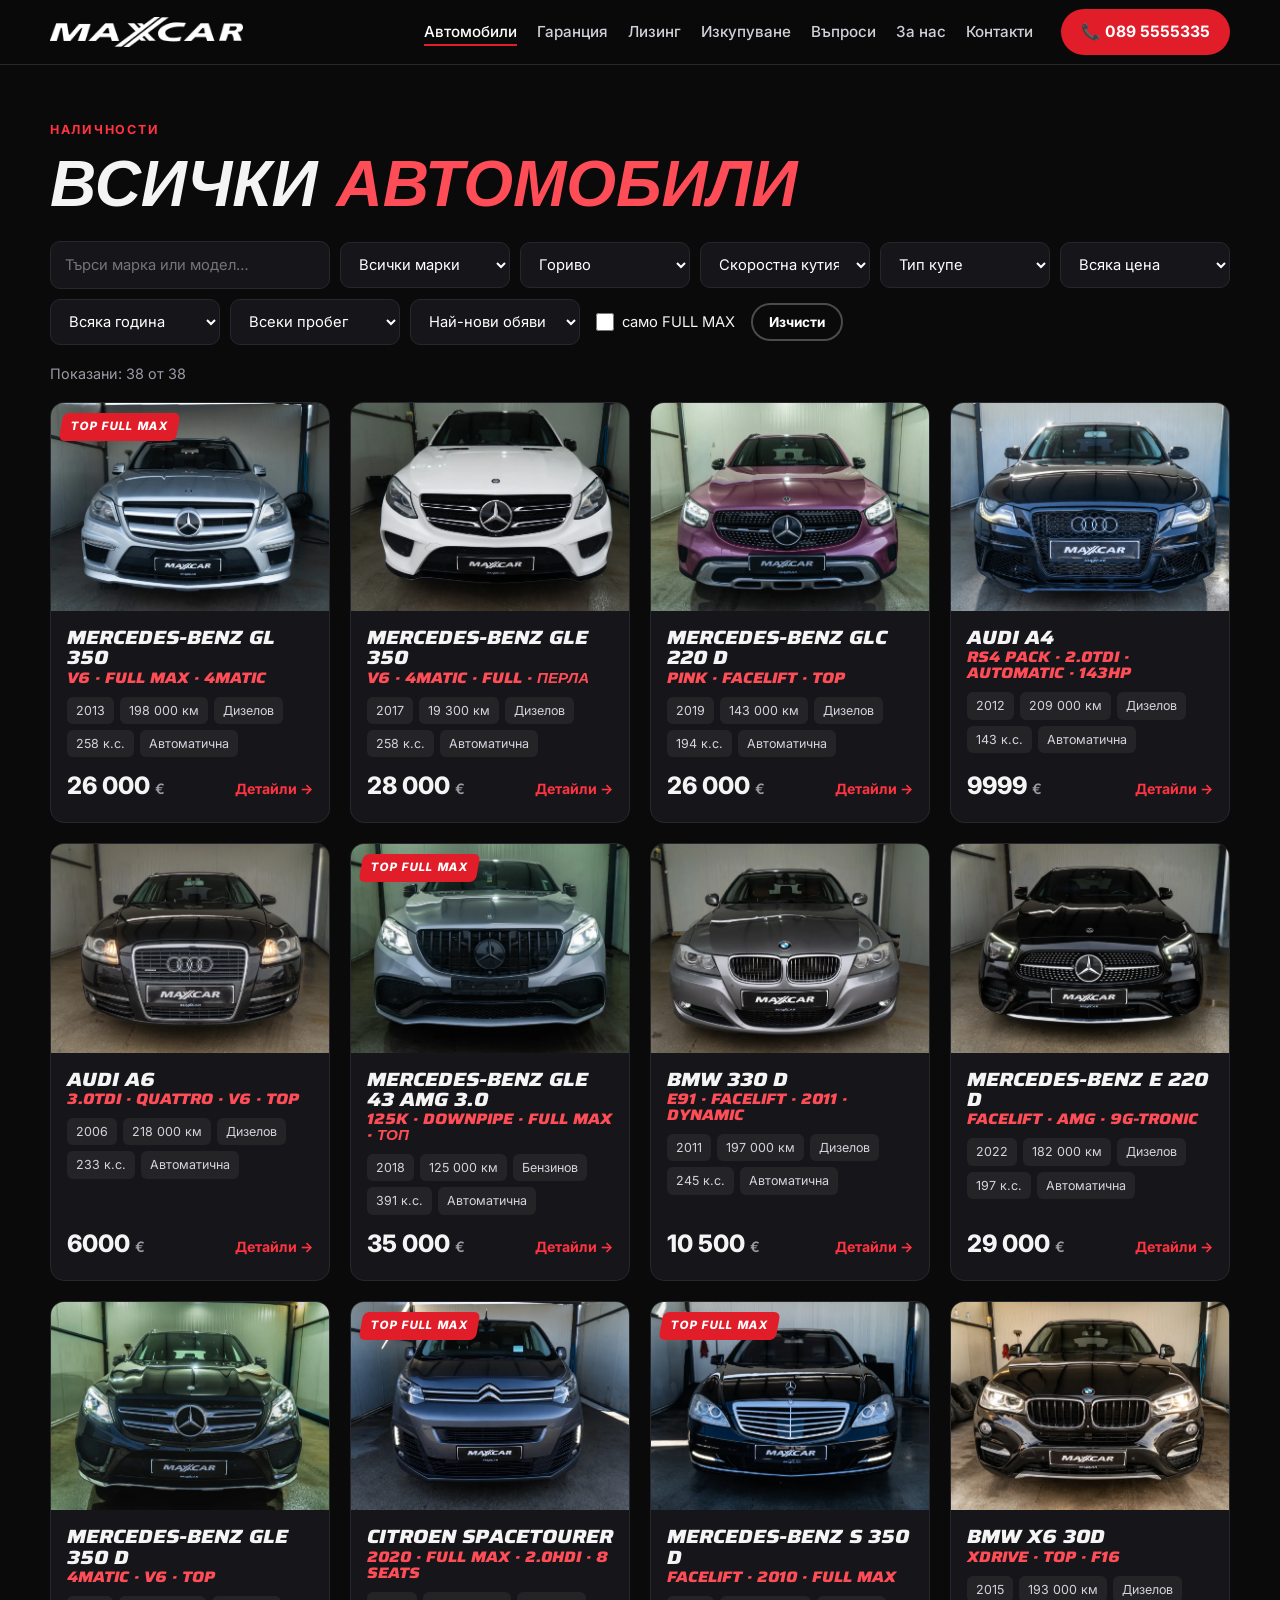
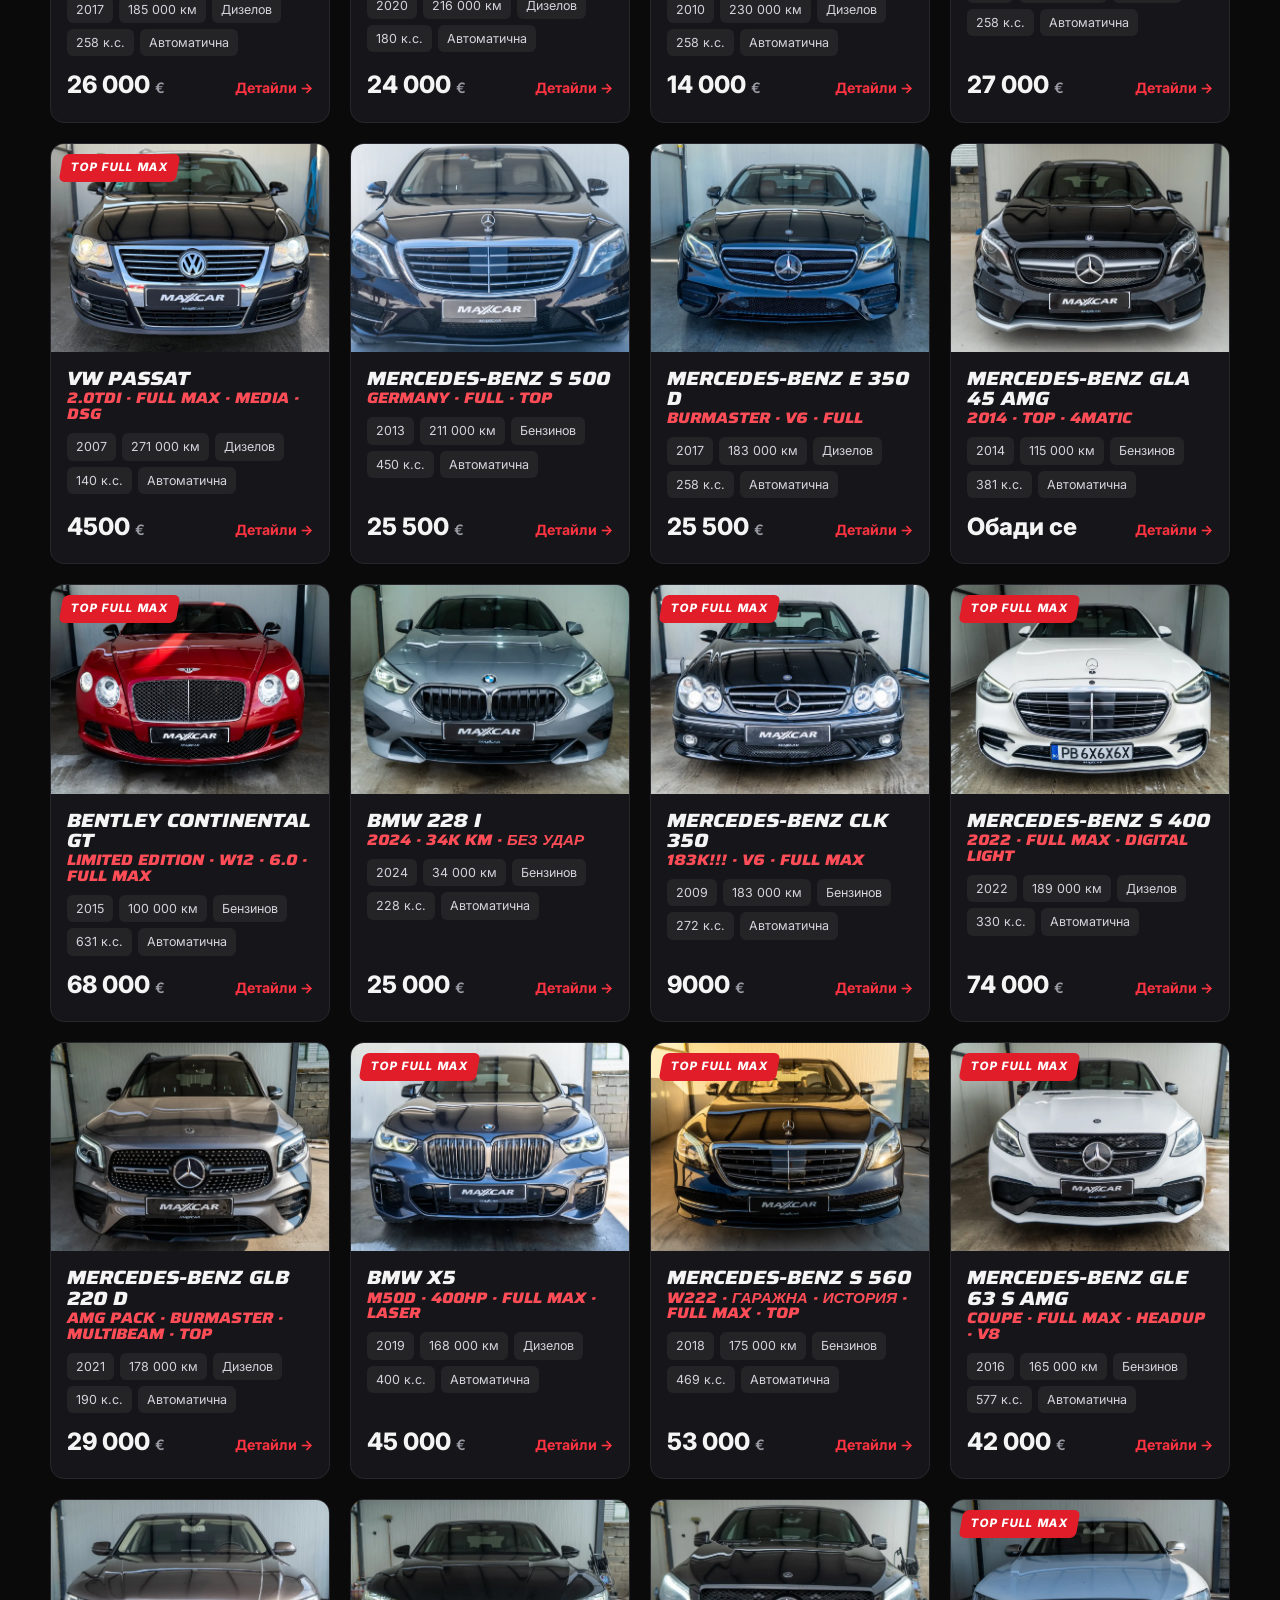
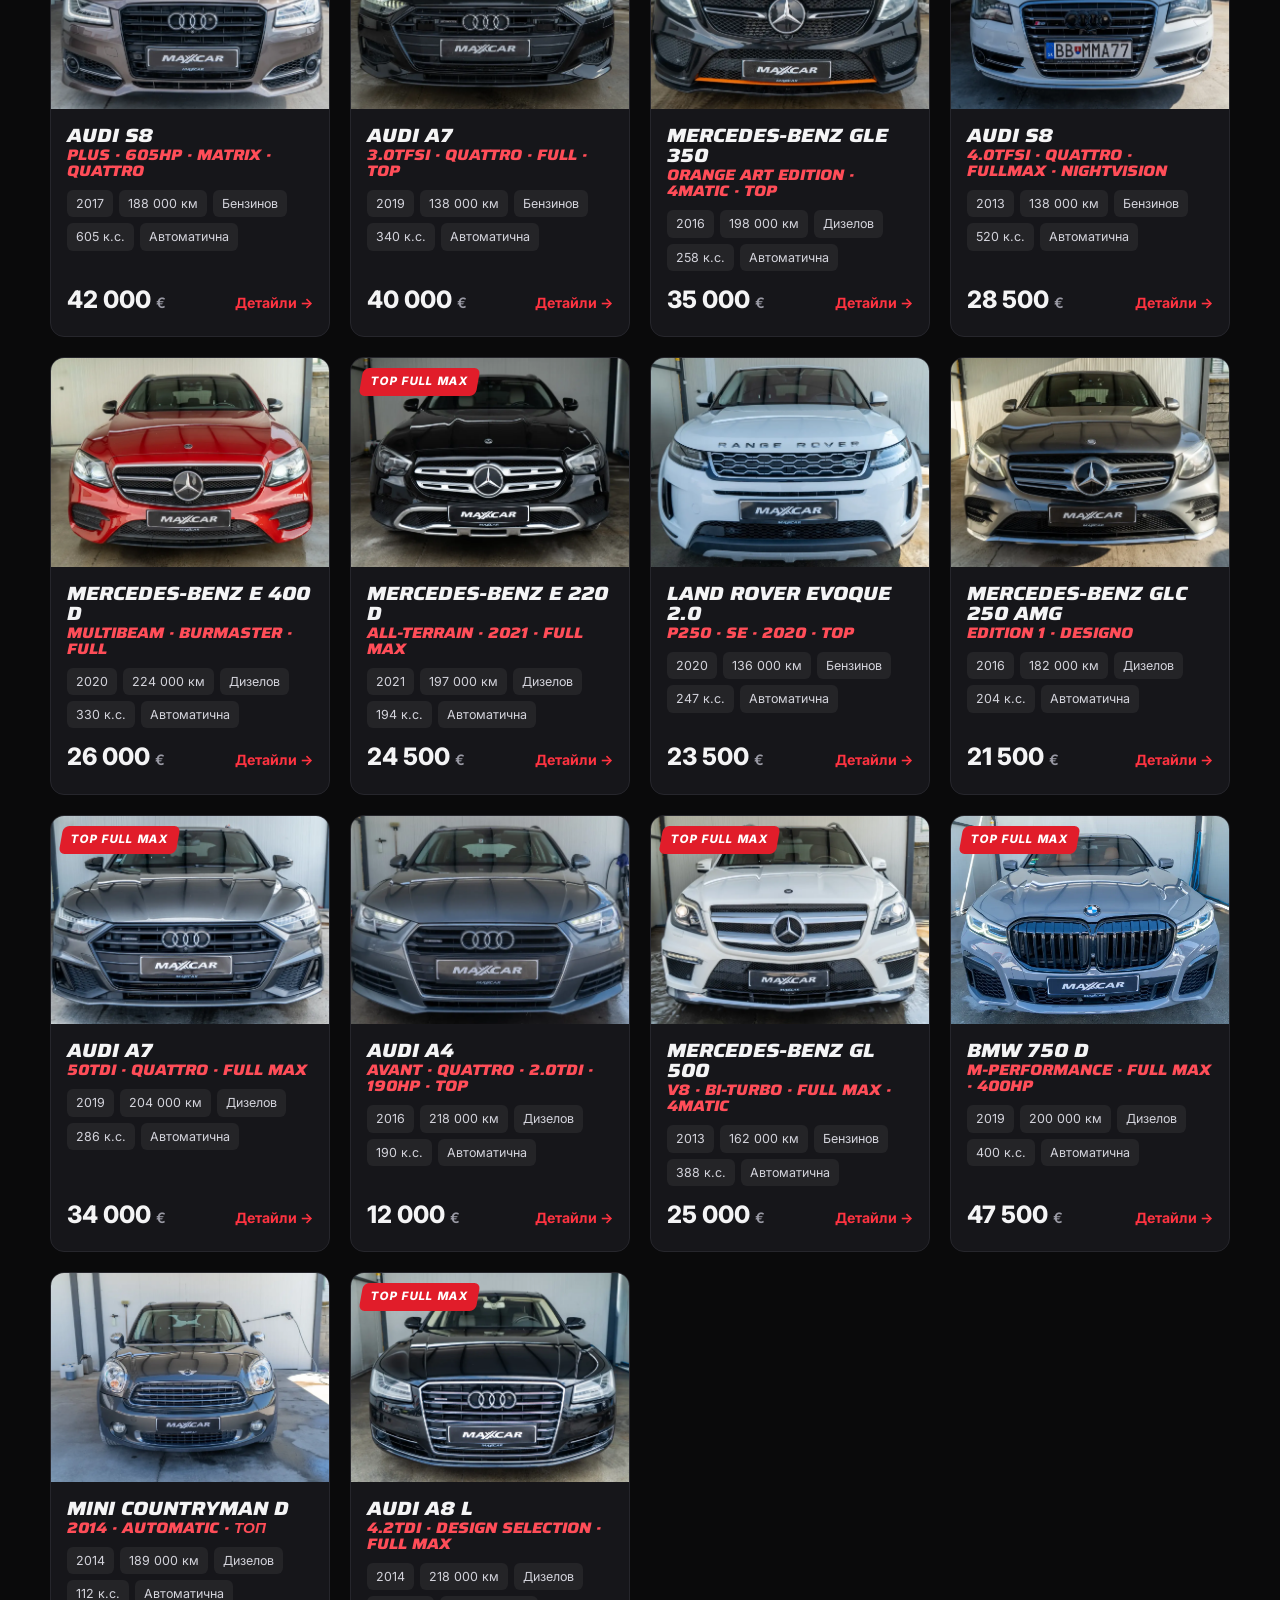
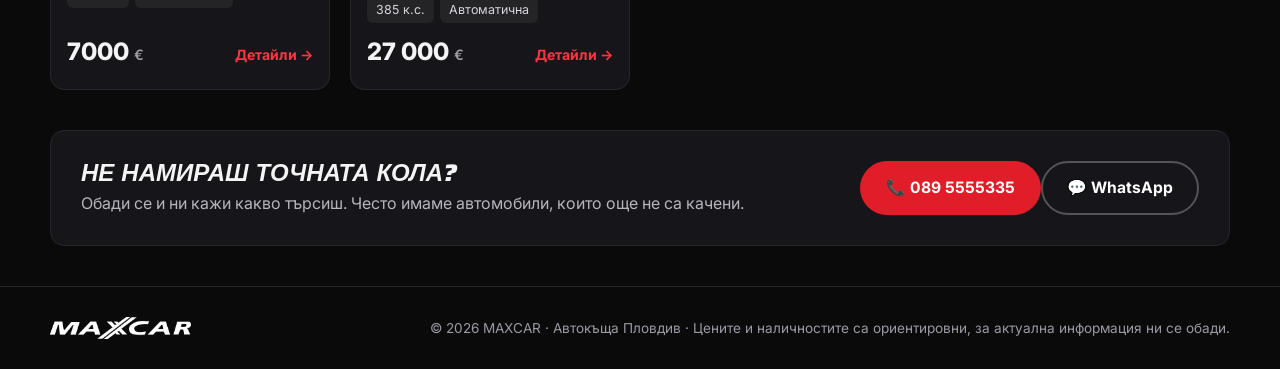
==== cars.html @ f5f54519 "Fix sideways scroll on mobile, restore cars page, mobile UX (filters toggle, sticky modal CTAs, swip" ====
<!doctype html>
<html lang="bg">
<head>
<meta charset="utf-8">
<meta name="viewport" content="width=device-width, initial-scale=1">
<title>Автомобили – MAXCAR Пловдив</title>
<meta name="description" content="MAXCAR Пловдив: автомобили от Германия, Австрия, Дания и Чехия. Гаранция 6 месеца или 10 000 км, безплатно обслужване, безплатна доставка, лизинг. Тел. 089 5555335.">
<link rel="preconnect" href="https://fonts.googleapis.com">
<link rel="preconnect" href="https://fonts.gstatic.com" crossorigin>
<link href="https://fonts.googleapis.com/css2?family=Saira:ital,wdth,wght@1,100..125,700..900&family=Inter:wght@400;500;600;700&display=swap" rel="stylesheet">
<link rel="icon" href="assets/favicon.png">
<link rel="stylesheet" href="style.css?v=22">
</head>
<body data-page="cars">

<header class="nav" id="top">
  <div class="wrap nav__in">
    <a class="logo" href="index.html" aria-label="MAXCAR"><img src="assets/logo-white.png" alt="MAXCAR" width="900" height="140"></a>
    <nav class="nav__links" id="nav">
      <a href="cars.html" class="on">Автомобили</a>
      <a href="index.html#warranty">Гаранция</a>
      <a href="index.html#leasing">Лизинг</a>
      <a href="index.html#sell">Изкупуване</a>
      <a href="index.html#faq">Въпроси</a>
      <a href="index.html#about">За нас</a>
      <a href="index.html#contact">Контакти</a>
    </nav>
    <a class="btn btn--red nav__cta" href="tel:+359895555335">📞 089 5555335</a>
    <button class="burger" id="burger" aria-label="Меню"><span></span><span></span></button>
  </div>
</header>

<main class="page">
<div class="wrap">
  <div class="sec__head">
    <p class="eyebrow">Наличности</p>
    <h1>Всички <em>автомобили</em></h1>
  </div>
  <div class="filters" id="filters">
    <input id="q" type="search" placeholder="Търси марка или модел…" aria-label="Търсене">
    <button type="button" class="btn btn--ghost btn--sm filters__toggle" id="fToggle" aria-expanded="false" aria-controls="filters">⚙ Филтри <span id="fCnt"></span></button>
    <select class="adv" id="fMake" aria-label="Марка"><option value="">Всички марки</option></select>
    <select class="adv" id="fFuel" aria-label="Гориво"><option value="">Гориво</option></select>
    <select class="adv" id="fGear" aria-label="Скоростна кутия"><option value="">Скоростна кутия</option></select>
    <select class="adv" id="fBody" aria-label="Купе"><option value="">Тип купе</option></select>
    <select class="adv" id="fPrice" aria-label="Цена">
      <option value="">Всяка цена</option>
      <option value="10000">до 10 000 €</option>
      <option value="20000">до 20 000 €</option>
      <option value="30000">до 30 000 €</option>
      <option value="50000">до 50 000 €</option>
      <option value="999999">над 50 000 €</option>
    </select>
    <select class="adv" id="fYear" aria-label="Година">
      <option value="">Всяка година</option>
      <option value="2020">от 2020</option>
      <option value="2016">от 2016</option>
      <option value="2012">от 2012</option>
      <option value="2008">от 2008</option>
    </select>
    <select class="adv" id="fKm" aria-label="Пробег">
      <option value="">Всеки пробег</option>
      <option value="100000">до 100 000 км</option>
      <option value="150000">до 150 000 км</option>
      <option value="200000">до 200 000 км</option>
    </select>
    <select id="fSort" aria-label="Подредба">
      <option value="new">Най-нови обяви</option>
      <option value="pa">Цена ↑</option>
      <option value="pd">Цена ↓</option>
      <option value="yd">Година ↓</option>
      <option value="ka">Пробег ↑</option>
    </select>
    <label class="chk adv"><input type="checkbox" id="fFull"> <span>само FULL MAX</span></label>
    <button class="btn btn--ghost btn--sm" id="fReset" type="button">Изчисти</button>
  </div>
  <p class="count" id="count"></p>
  <div class="grid" id="grid"></div>
  <p class="empty" id="empty" hidden>Няма коли по тези критерии. Обади се на <a href="tel:+359895555335">089 5555335</a> – често имаме и такива, които още не са качени.</p>
  <div class="panel ask">
    <div><h3>Не намираш точната кола?</h3><p>Обади се и ни кажи какво търсиш. Често имаме автомобили, които още не са качени.</p></div>
    <div class="hero__cta"><a class="btn btn--red" href="tel:+359895555335">📞 089 5555335</a><a class="btn btn--ghost" target="_blank" rel="noopener" href="https://wa.me/359895555335">💬 WhatsApp</a></div>
  </div>
</div>
</main>

<footer class="foot">
  <div class="wrap foot__in">
    <span class="logo logo--sm"><img src="assets/logo-white.png" alt="MAXCAR" width="900" height="140"></span>
    <p>© <span id="yr"></span> MAXCAR · Автокъща Пловдив · Цените и наличностите са ориентировни, за актуална информация ни се обади.</p>
  </div>
</footer>

<a class="fab" href="tel:+359895555335" aria-label="Обади се">📞</a>

<div class="modal" id="modal" hidden>
  <div class="modal__bg" data-close></div>
  <div class="modal__box" role="dialog" aria-modal="true" aria-labelledby="mTitle">
    <button class="modal__x" data-close aria-label="Затвори">×</button>
    <div class="gal">
      <div class="gal__main"><img id="gMain" alt=""><button class="gal__nav gal__nav--p" id="gPrev" aria-label="Предишна">‹</button><button class="gal__nav gal__nav--n" id="gNext" aria-label="Следваща">›</button></div>
      <div class="gal__th" id="gTh"></div>
    </div>
    <div class="modal__info">
      <p class="eyebrow" id="mMake"></p>
      <h3 id="mTitle"></h3>
      <p class="modal__price" id="mPrice"></p>
      <dl class="spec" id="mSpec"></dl>
      <div class="modal__cta">
        <a class="btn btn--red" id="mCall" href="tel:+359895555335">📞 Обади се</a>
        <a class="btn btn--ghost" id="mWa" target="_blank" rel="noopener" href="#">💬 WhatsApp</a>
        <a class="btn btn--ghost" id="mLink" target="_blank" rel="noopener" href="#">Обява ↗</a>
      </div>
      <p class="note">Първоначална вноска и условия за лизинг – по телефона.</p>
    </div>
  </div>
</div>

<script src="data.js?v=6"></script>
<script src="app.js?v=21"></script>
</body>
</html>
---- style.css ----
:root{--bg:#0a0a0b;--bg2:#111114;--card:#16161a;--line:#26262c;--tx:#f4f4f5;--mu:#9a9aa5;--red:#e11d2a;--red2:#ff3341;--blue:#ff4d58;--r:14px}
*{box-sizing:border-box;margin:0;padding:0}
html{scroll-behavior:smooth;scroll-padding-top:72px}
body{background:var(--bg);color:var(--tx);font:16px/1.55 Inter,system-ui,sans-serif;-webkit-font-smoothing:antialiased}
img{display:block;max-width:100%}
a{color:inherit}
.wrap{width:min(1180px,100% - 32px);margin:0 auto}
h1,h2,h3,.logo span,.stats b{font-family:'Saira','Arial Black',Impact,sans-serif;font-style:italic;font-weight:900;text-transform:uppercase;letter-spacing:.01em;line-height:1}
h1{font-size:clamp(2.6rem,7vw,5.4rem)}
h2{font-size:clamp(2rem,4.6vw,3.4rem)}
h1 em,h2 em{font-style:italic;color:var(--blue)}
.eyebrow{color:var(--red2);font-weight:700;letter-spacing:.14em;text-transform:uppercase;font-size:.78rem;margin-bottom:12px}
.lead{color:#c9c9d1;font-size:1.1rem;max-width:560px;margin:20px 0 28px}

.btn{display:inline-flex;align-items:center;justify-content:center;gap:8px;padding:13px 24px;border-radius:999px;font-weight:700;text-decoration:none;border:2px solid transparent;transition:.2s;cursor:pointer;font-size:.98rem;font-family:inherit}
.btn--red{background:var(--red);color:#fff}.btn--red:hover{background:var(--red2);transform:translateY(-2px)}
.btn--ghost{border-color:#fff4;color:#fff;background:transparent}.btn--ghost:hover{border-color:#fff;background:#ffffff14}

.nav{position:fixed;inset:0 0 auto;z-index:50;background:#0a0a0bd9;backdrop-filter:blur(14px);border-bottom:1px solid var(--line)}
.nav__in{display:flex;align-items:center;gap:28px;height:64px}
.logo{display:flex;align-items:center;gap:8px;text-decoration:none}
.logo span{font-size:1.7rem}.logo b{color:var(--red)}
.nav__links{display:flex;gap:26px;margin-left:auto}
.nav__links a{text-decoration:none;color:#d0d0d8;font-weight:500;font-size:.95rem}.nav__links a:hover{color:#fff}
.nav__cta{padding:9px 18px}
.burger{display:none;background:none;border:0;width:40px;height:40px;position:relative;margin-left:auto}
.burger span{position:absolute;left:8px;right:8px;height:2px;background:#fff;transition:.2s}
.burger span:first-child{top:15px}.burger span:last-child{top:23px}

.hero{position:relative;min-height:100svh;display:flex;align-items:center;padding:110px 0 60px;overflow:hidden;isolation:isolate}
.hero__bg{position:absolute;inset:0;z-index:-1;background:#000 center/cover no-repeat}
.hero__bg::after{content:"";position:absolute;inset:0;background:linear-gradient(90deg,#0a0a0bf2 8%,#0a0a0b99 55%,#0a0a0b40),linear-gradient(0deg,var(--bg),transparent 40%)}
.stats{display:flex;flex-wrap:wrap;gap:12px 40px;list-style:none;margin-top:52px}
.stats li{display:flex;flex-direction:column}
.stats b{font-size:2.3rem}.stats span{color:var(--mu);font-size:.85rem}

.promo{background:var(--red);color:#fff}
.promo__in{display:flex;align-items:center;gap:16px;padding:12px 0;flex-wrap:wrap}
.promo .tag{background:#000;padding:4px 12px;border-radius:999px;font-weight:700;font-size:.8rem;white-space:nowrap}
.promo p{font-size:.95rem}

.sec{padding:96px 0}.sec--alt{background:var(--bg2)}
.sec__head{margin-bottom:36px}

.filters{display:flex;flex-wrap:wrap;gap:10px;align-items:center;margin-bottom:18px}
.filters input[type=search],.filters select{background:var(--card);color:#fff;border:1px solid var(--line);border-radius:10px;padding:12px 14px;font:inherit;font-size:.92rem;min-width:0}
.filters input[type=search]{flex:1 1 220px}
.filters select{flex:0 1 170px}
.chk span{white-space:nowrap}
.filters input:focus,.filters select:focus{outline:2px solid var(--blue);outline-offset:1px}
.chk{display:flex;align-items:center;gap:8px;font-size:.92rem;cursor:pointer;padding:0 6px}
.chk input{accent-color:var(--red);width:18px;height:18px}
.count{color:var(--mu);font-size:.9rem;margin-bottom:16px}
.empty{padding:40px;text-align:center;color:var(--mu)}.empty a{color:#fff}

.grid{display:grid;grid-template-columns:repeat(auto-fill,minmax(280px,1fr));gap:20px}
.car{background:var(--card);border:1px solid var(--line);border-radius:var(--r);overflow:hidden;cursor:pointer;transition:.25s;text-align:left;color:inherit;font:inherit;padding:0;display:flex;flex-direction:column}
.car:hover,.car:focus-visible{transform:translateY(-5px);border-color:#ffffff40;box-shadow:0 18px 40px #0009;outline:none}
.car__img{position:relative;aspect-ratio:4/3;background:#000;overflow:hidden}
.car__img img{width:100%;height:100%;object-fit:cover;transition:.5s}
.car:hover .car__img img{transform:scale(1.06)}
.badge{position:absolute;top:10px;left:10px;background:var(--red);color:#fff;font-weight:800;font-size:.72rem;letter-spacing:.06em;padding:5px 10px;border-radius:6px;transform:skewX(-10deg)}
.car__body{padding:16px 16px 18px;display:flex;flex-direction:column;gap:10px;flex:1}
.car h3{font-size:1.45rem;line-height:1.05}
.car h3 small{display:block;color:var(--blue);font-size:.95rem;margin-top:3px}
.meta{display:flex;flex-wrap:wrap;gap:6px}
.meta span{background:#ffffff0f;border-radius:6px;padding:4px 9px;font-size:.78rem;color:#d4d4dc}
.car__foot{margin-top:auto;display:flex;align-items:baseline;justify-content:space-between;gap:8px}
.price{font-size:1.5rem;font-weight:800}.price small{font-size:.9rem;color:var(--mu);font-weight:600}
.more{color:var(--red2);font-weight:700;font-size:.88rem}

.cards{display:grid;grid-template-columns:repeat(auto-fit,minmax(260px,1fr));gap:18px}
.cards article{background:var(--card);border:1px solid var(--line);border-radius:var(--r);padding:26px}
.cards i{font-style:normal;font-size:1.9rem;display:block;margin-bottom:12px}
.cards h3{font-size:1.4rem;margin-bottom:8px}
.cards p{color:#b5b5be;font-size:.95rem}

.split{display:grid;grid-template-columns:1fr 1fr;gap:56px;align-items:center}
.leasing__img{aspect-ratio:4/3;border-radius:var(--r);background:#111 center/cover;border:1px solid var(--line);box-shadow:0 30px 60px #000a}
.ticks{list-style:none;margin:0 0 30px}
.ticks li{padding-left:30px;position:relative;margin:10px 0;color:#d4d4dc}
.ticks li::before{content:"✓";position:absolute;left:0;color:var(--red2);font-weight:900}

.soc{display:grid;grid-template-columns:repeat(auto-fit,minmax(260px,1fr));gap:18px}
.soc__c{display:flex;flex-direction:column;gap:4px;background:var(--card);border:1px solid var(--line);border-radius:var(--r);padding:26px;text-decoration:none;transition:.2s}
.soc__c:hover{border-color:var(--red);transform:translateY(-4px)}
.soc__c b{font:italic 900 1.9rem 'Saira',sans-serif;text-transform:uppercase}
.soc__c span{color:var(--blue);font-weight:600}.soc__c em{font-style:normal;color:var(--mu);font-size:.9rem;margin-top:8px}

.contact{list-style:none;margin:26px 0 28px;display:grid;gap:18px}
.contact li{display:flex;gap:14px;align-items:flex-start}
.contact li>span{font-size:1.4rem}.contact b{display:block;color:var(--mu);font-weight:600;font-size:.8rem;text-transform:uppercase;letter-spacing:.08em}
.contact a{text-decoration:none;font-weight:700;font-size:1.25rem}
.map{width:100%;height:380px;border:0;border-radius:var(--r);filter:grayscale(.4) invert(.92) hue-rotate(180deg) contrast(.9)}

.foot{border-top:1px solid var(--line);padding:30px 0;color:var(--mu);font-size:.85rem}
.foot__in{display:flex;gap:20px;align-items:center;justify-content:space-between;flex-wrap:wrap}
.logo--sm span{font-size:1.4rem;color:#fff}

.fab{display:none;position:fixed;right:16px;bottom:16px;width:56px;height:56px;border-radius:50%;background:var(--red);align-items:center;justify-content:center;font-size:1.5rem;text-decoration:none;z-index:40;box-shadow:0 8px 24px #e11d2a66}

.modal{position:fixed;inset:0;z-index:100;display:flex;align-items:center;justify-content:center;padding:16px}
.modal[hidden]{display:none}
.modal__bg{position:absolute;inset:0;background:#000d;backdrop-filter:blur(6px)}
.modal__box{position:relative;background:var(--bg2);border:1px solid var(--line);border-radius:18px;width:min(1080px,100%);max-height:calc(100svh - 32px);overflow:auto;display:grid;grid-template-columns:1.25fr 1fr;animation:pop .25s ease}
@keyframes pop{from{opacity:0;transform:scale(.96)}}
.modal__x{position:absolute;top:10px;right:12px;z-index:3;background:#000a;color:#fff;border:0;width:38px;height:38px;border-radius:50%;font-size:1.6rem;line-height:1;cursor:pointer}
.gal{padding:16px}
.gal__main{position:relative;aspect-ratio:4/3;background:#000;border-radius:12px;overflow:hidden}
.gal__main img{width:100%;height:100%;object-fit:cover}
.gal__nav{position:absolute;top:50%;transform:translateY(-50%);background:#000a;border:0;color:#fff;width:42px;height:42px;border-radius:50%;font-size:1.7rem;cursor:pointer}
.gal__nav--p{left:10px}.gal__nav--n{right:10px}
.gal__th{display:grid;grid-template-columns:repeat(6,1fr);gap:8px;margin-top:10px}
.gal__th img{aspect-ratio:4/3;object-fit:cover;border-radius:8px;cursor:pointer;opacity:.55;border:2px solid transparent;width:100%}
.gal__th img.on{opacity:1;border-color:var(--red)}
.modal__info{padding:30px 28px 28px 12px;display:flex;flex-direction:column;gap:14px}
.modal__info h3{font-size:2rem}
.modal__price{font-size:2rem;font-weight:800}
.spec{display:grid;grid-template-columns:auto 1fr;gap:8px 18px;font-size:.92rem;border-top:1px solid var(--line);padding-top:14px}
.spec dt{color:var(--mu)}.spec dd{font-weight:600;text-align:right}
.modal__cta{display:flex;gap:10px;flex-wrap:wrap;margin-top:6px}
.note{color:var(--mu);font-size:.82rem}

@media (max-width:860px){
  .split,.modal__box{grid-template-columns:1fr}
  .modal__info{padding:4px 20px 24px}
  .sec{padding:64px 0}
  .nav__links{position:fixed;inset:64px 0 auto;flex-direction:column;background:#0a0a0bf8;padding:12px 24px 24px;gap:0;border-bottom:1px solid var(--line);transform:translateY(-130%);transition:.3s;margin:0}
  .nav__links a{padding:14px 0;border-bottom:1px solid var(--line);font-size:1.05rem}
  .nav__links.open{transform:none}
  .nav__cta{display:none}.burger{display:block}
  .fab{display:flex}
  .hero__bg::after{background:linear-gradient(0deg,var(--bg) 8%,#0a0a0bcc 55%,#0a0a0b99)}
  .map{height:300px}
}
@media (prefers-reduced-motion:reduce){*{animation:none!important;transition:none!important;scroll-behavior:auto!important}}

/* ---- v2 ---- */
.nav__links a.on{color:#fff;box-shadow:0 2px 0 var(--red)}
.page{padding:120px 0 40px}
.page h1{font-size:clamp(2.4rem,6vw,4rem)}
.feat__more{text-align:center;margin-top:36px}
.big{display:grid;grid-template-columns:1fr 1fr;gap:56px;align-items:center}
.big--rev>:first-child{order:2}
.big .num{font:italic 900 clamp(4rem,12vw,8rem)/0.9 'Saira',sans-serif;color:var(--red);text-transform:uppercase}
.big .num small{display:block;font-size:.28em;color:#fff;letter-spacing:.04em;margin-top:8px}
.panel{background:var(--card);border:1px solid var(--line);border-radius:var(--r);padding:30px}
.panel h3{font-size:1.5rem;margin-bottom:14px}
.steps{list-style:none;counter-reset:s;display:grid;gap:16px}
.steps li{counter-increment:s;display:flex;gap:16px;align-items:flex-start;color:#d4d4dc}
.steps li::before{content:counter(s);flex:none;width:34px;height:34px;border-radius:50%;background:var(--red);color:#fff;font-weight:800;display:flex;align-items:center;justify-content:center}
.steps b{display:block;color:#fff}
.feat-ico{display:grid;grid-template-columns:repeat(auto-fit,minmax(220px,1fr));gap:16px}
.about__stats{display:grid;grid-template-columns:repeat(3,1fr);gap:14px;margin-top:26px}
.about__stats div{background:var(--card);border:1px solid var(--line);border-radius:var(--r);padding:18px;text-align:center}
.about__stats b{display:block;font:italic 900 2.2rem 'Saira',sans-serif;color:var(--red)}
.about__stats span{color:var(--mu);font-size:.82rem}
.gpoint{background:var(--bg2);border-top:1px solid var(--line)}
.gpoint__box{display:grid;grid-template-columns:1fr 1.5fr;gap:0;border-radius:var(--r);overflow:hidden;border:1px solid var(--line);background:var(--card)}
.gpoint__txt{padding:34px;display:flex;flex-direction:column;gap:14px;justify-content:center}
.gpoint__txt h2{font-size:2.2rem}
.pin{display:inline-flex;align-items:center;gap:10px;color:var(--red2);font-weight:700}
.gpoint .map{height:100%;min-height:380px;border-radius:0}
.stars{color:#fbbc04;letter-spacing:3px;font-size:1.2rem}
@media (max-width:860px){.big,.gpoint__box{grid-template-columns:1fr}.big--rev>:first-child{order:0}.about__stats{grid-template-columns:1fr 1fr 1fr}.gpoint .map{min-height:300px}}
.btn--sm{padding:9px 16px;font-size:.85rem}
.cards--mini{grid-template-columns:1fr 1fr}
.cards--mini article{padding:18px;background:var(--bg)}
.cards--mini h3{font-size:1.15rem}
.steps--grid{grid-template-columns:repeat(auto-fit,minmax(210px,1fr));gap:20px}
.steps--grid li{flex-direction:column;background:var(--card);border:1px solid var(--line);border-radius:var(--r);padding:22px}
.num--sm{font-size:clamp(3rem,8vw,5rem)!important}
.contact--row{grid-template-columns:repeat(auto-fit,minmax(240px,1fr));margin:0}
.page .sec__head{margin-bottom:24px}
@media (max-width:860px){.cards--mini{grid-template-columns:1fr}}
.nav__links a,.nav__cta{white-space:nowrap}
.nav__links{gap:20px}
@media (max-width:1100px){
  .nav__links{position:fixed;inset:64px 0 auto;flex-direction:column;background:#0a0a0bf8;padding:12px 24px 24px;gap:0;border-bottom:1px solid var(--line);transform:translateY(-130%);transition:.3s;margin:0}
  .nav__links a{padding:14px 0;border-bottom:1px solid var(--line);font-size:1.05rem}
  .nav__links.open{transform:none}
  .nav__cta{display:none}.burger{display:block}.fab{display:flex}
}
.hero__bg{background-position:center bottom}
@media (min-width:861px){.hero{align-items:flex-start;padding-top:150px}.hero__bg::after{background:linear-gradient(90deg,#0a0a0bd9 0%,#0a0a0b66 45%,transparent 75%),linear-gradient(0deg,var(--bg),transparent 25%)}}
/* hero v3: кола на пътя, текст в тъмното небе отгоре */
.hero{align-items:flex-start;padding-top:110px}
.hero__bg{background-position:center bottom;background-size:cover}
.hero__bg::after{background:linear-gradient(180deg,#0a0a0bcc 0%,#0a0a0b55 38%,transparent 60%),linear-gradient(0deg,var(--bg),transparent 14%)!important}
.stats{margin-top:36px}
@media (min-width:861px){.hero{min-height:max(100svh,720px);padding-top:120px}.hero__bg{background-size:max(100%,1500px) auto}}
/* hero v4: текст над колите, без застъпване */
.hero,.hero{min-height:0!important;align-items:flex-start!important;padding:110px 0 calc(max(100vw,820px) * .34 + 16px)!important}
.hero__bg{background-color:#17171d!important;background-size:max(100%,820px) auto!important;background-position:center bottom!important}
.hero__bg::after{background:linear-gradient(180deg,#0a0a0b99 0%,transparent 45%),linear-gradient(0deg,var(--bg),transparent 10%)!important}
@media (min-width:1500px){.hero{padding-bottom:calc(100vw * .34 + 16px)!important}.hero__bg{background-size:100% auto!important}}
.hero__bg::before{content:"";position:absolute;left:0;right:0;bottom:0;height:calc(max(100vw,820px) * .667);background:linear-gradient(180deg,#17171d 0%,#17171d00 42%);z-index:1}
@media (max-width:860px){.hero .stats{display:none}.hero{padding-bottom:calc(820px * .38)!important}}
/* ---- v5: идеи от конкурентите ---- */
.trust{background:#0f0f12;border-bottom:1px solid var(--line)}
.trust__in{display:flex;flex-wrap:wrap;gap:8px 28px;justify-content:center;padding:14px 0;font-size:.88rem;font-weight:600;color:#d8d8e0}
.trust__in span::first-letter{color:var(--red2)}
.sub{font-size:1.3rem;margin:6px 0 14px;color:#fff}
.tiles{display:grid;grid-template-columns:repeat(auto-fit,minmax(150px,1fr));gap:14px;margin-bottom:34px}
.tile{display:flex;flex-direction:column;gap:2px;background:var(--card);border:1px solid var(--line);border-radius:var(--r);padding:20px;text-decoration:none;transition:.2s}
.tile:hover{border-color:var(--red);transform:translateY(-3px)}
.tile b{font:italic 900 1.6rem 'Saira',sans-serif;text-transform:uppercase}
.tile span{color:var(--mu);font-size:.85rem}
.chips{display:flex;flex-wrap:wrap;gap:10px}
.chip{background:var(--card);border:1px solid var(--line);border-radius:999px;padding:10px 18px;text-decoration:none;font-weight:600;font-size:.92rem;transition:.2s}
.chip:hover{border-color:var(--red);background:#1d1417}
.chip small{color:var(--mu);margin-left:6px}
.faqwrap{max-width:820px}
.faq{display:grid;gap:10px}
.faq details{background:var(--card);border:1px solid var(--line);border-radius:12px;padding:0 20px}
.faq summary{cursor:pointer;list-style:none;padding:18px 28px 18px 0;font-weight:700;position:relative}
.faq summary::-webkit-details-marker{display:none}
.faq summary::after{content:"+";position:absolute;right:0;top:50%;transform:translateY(-50%);color:var(--red2);font-size:1.5rem;transition:.2s}
.faq details[open] summary::after{content:"–"}
.faq details p{color:#c3c3cc;padding:0 0 18px}
.ask{display:flex;align-items:center;justify-content:space-between;gap:20px;flex-wrap:wrap;margin-top:40px}
.ask h3{margin-bottom:6px}.ask p{color:#b5b5be}
.num--sm{font-size:clamp(2.4rem,6vw,3.8rem)!important;line-height:1!important;word-break:break-word}
.panel{overflow:hidden}
/* отзиви */
.revs{display:grid;grid-template-columns:repeat(auto-fit,minmax(300px,1fr));gap:18px}
.rev{background:var(--card);border:1px solid var(--line);border-radius:var(--r);padding:26px;display:flex;flex-direction:column;gap:16px}
.rev__top{display:flex;align-items:center;justify-content:space-between}
.rev__src{font-weight:800;font-size:.8rem;letter-spacing:.06em;text-transform:uppercase;padding:4px 10px;border-radius:6px;background:#ffffff14}
.rev__src--g{color:#8ab4f8}.rev__src--f{color:#7aa7ff}
.rev__rec{color:#d4d4dc;font-size:.88rem;font-weight:600}
.rev .stars{color:#fbbc04;letter-spacing:3px}
.rev blockquote{font-size:1.15rem;line-height:1.5;font-weight:500}
.rev figcaption{margin-top:auto;display:flex;flex-direction:column}
.rev figcaption span{color:var(--mu);font-size:.85rem}
.revs__links{display:flex;gap:12px;flex-wrap:wrap;margin-top:26px}

/* v6: шрифт като на логото – широк, курсив, остър; истинско лого */
h1,h2,h3,.stats b,.soc__c b,.big .num,.about__stats b,.tile b{font-stretch:122%;font-variation-settings:"wdth" 122;font-weight:800;letter-spacing:0}
h1{font-size:clamp(2.2rem,5.6vw,4.4rem);line-height:1.02}
h2{font-size:clamp(1.7rem,3.8vw,2.8rem);line-height:1.05}
.car h3{font-size:1.2rem}
.modal__info h3{font-size:1.5rem}
.stats b{font-size:1.9rem}
.big .num{font-size:clamp(3rem,9vw,6rem)}
.num--sm{font-size:clamp(2rem,5vw,3rem)!important}
.tile b,.soc__c b{font-size:1.3rem}
.logo img{height:30px;width:auto;display:block}
.logo--sm img{height:22px}
.logo{align-items:center}
@media (max-width:860px){.logo img{height:26px}}

.perks{list-style:none;display:grid;gap:10px;margin:22px 0 28px}
.perks li{display:flex;align-items:center;gap:12px;font-size:1.15rem;font-weight:600;color:#fff}
.perks li span{font-size:1.4rem;width:34px;text-align:center}
@media (min-width:861px){.perks{grid-template-columns:repeat(2,max-content);gap:12px 36px}}
@media (max-width:860px){.hero{padding-bottom:calc(820px * .42)!important}}

/* по-четливи числа в началото */
.stats{gap:14px!important;margin-top:30px!important}
.stats li{background:#0a0a0bb8;backdrop-filter:blur(8px);border:1px solid #ffffff26;border-left:3px solid var(--red);border-radius:10px;padding:12px 20px;min-width:150px}
.stats b{font-size:2.3rem!important;line-height:1.05;color:#fff;text-shadow:0 2px 10px #000}
.stats span{color:#e6e6ec!important;font-size:.95rem!important;font-weight:600}
@media (min-width:861px){.stats li{min-width:190px;padding:16px 26px}.stats b{font-size:2.9rem!important}.stats span{font-size:1.02rem!important}}

@media (min-width:861px){.hero{padding-bottom:calc(max(100vw,820px) * .43 + 16px)!important}}
@media (min-width:861px) and (max-width:1100px){.hero{padding-bottom:calc(100vw * .52 + 16px)!important}}

@media (min-width:1101px){
  .hero__in{position:relative}
  .hero .stats{position:absolute;right:0;top:8px;margin:0!important;display:grid;grid-template-columns:repeat(2,minmax(0,1fr));width:min(430px,38%)}
  .hero .stats li{min-width:0;padding:16px 22px}
  .hero{padding-bottom:calc(max(100vw,820px) * .36 + 16px)!important}
}

@media (min-width:1101px){.hero .stats{top:196px}.hero .stats li{padding:14px 20px}.hero .stats b{font-size:2.5rem!important}}

@media (min-width:1101px){.hero .stats{top:176px;gap:10px!important}.hero .stats li{padding:11px 18px}}

/* v7: числата – пак на старото място (под бутоните), но с по-прозрачен фон */
@media (min-width:861px){
  .hero{padding-bottom:calc(max(100vw,820px) * .34 + 16px)!important}
  .hero .stats{position:static!important;display:flex!important;flex-wrap:wrap;width:auto!important;top:auto!important;margin-top:30px!important;gap:14px!important}
  .hero .stats li{min-width:190px;padding:14px 24px}
}
.stats li{background:#0a0a0b40!important;backdrop-filter:blur(3px)!important;border-color:#ffffff30!important}

/* ---- v8: заключване на хоризонталния скрол + мобилни поправки ---- */
html{overflow-x:hidden;overscroll-behavior-x:none;-webkit-text-size-adjust:100%}
body{overflow-x:clip;max-width:100%;overscroll-behavior-x:none}
.wrap>*,.big>*,.split>*,.gpoint__box>*,.modal__box>*{min-width:0}
@media (max-width:860px){
  .big,.split,.gpoint__box,.modal__box{grid-template-columns:minmax(0,1fr)!important}
  .about__stats{grid-template-columns:repeat(3,minmax(0,1fr))!important;gap:8px}
  .about__stats div{padding:12px 6px}
  .about__stats b{font-size:1.5rem!important}
  .about__stats span{font-size:.72rem;display:block;line-height:1.25}
  h1,h2,h3,.lead,.eyebrow,p,li,summary,blockquote{overflow-wrap:anywhere}
  .cards,.soc,.revs,.tiles{grid-template-columns:minmax(0,1fr)!important}
  .tiles{grid-template-columns:repeat(2,minmax(0,1fr))!important}
}

/* ---- v9: мобилен UX ---- */
.filters__toggle{display:none}
@media (max-width:860px){
  .sec{padding:48px 0}
  .lead{font-size:1rem}
  .btn{min-height:46px}
  .trust__in{display:grid;grid-template-columns:1fr 1fr;gap:8px 14px;padding:14px 0;text-align:left;justify-content:stretch}
  .trust__in span{font-size:.82rem}
  .trust__in span:last-child{grid-column:1/-1}
  /* филтри */
  .filters{display:grid;grid-template-columns:minmax(0,1fr) minmax(0,1fr);gap:10px}
  .filters input[type=search]{grid-column:1/-1;flex:none}
  .filters select{flex:none;width:100%}
  .filters__toggle{display:inline-flex;min-height:46px}
  .filters:not(.open) .adv{display:none}
  .filters.open .chk.adv{grid-column:1/-1}
  #fReset{grid-column:1/-1}
  .filters:not(.open) #fReset{display:none}
  /* избрани коли – плъзгане встрани */
  #featGrid{display:flex;overflow-x:auto;scroll-snap-type:x mandatory;gap:14px;margin:0 -16px;padding:4px 16px 14px;overscroll-behavior-x:contain;-webkit-overflow-scrolling:touch;scrollbar-width:none}
  #featGrid::-webkit-scrollbar{display:none}
  #featGrid .car{flex:0 0 82%;scroll-snap-align:center}
  /* прозорец с кола */
  .modal{padding:0;align-items:flex-end}
  .modal__box{max-height:94svh;border-radius:18px 18px 0 0;overscroll-behavior:contain}
  .modal__info h3{font-size:1.25rem}
  .modal__price{font-size:1.6rem}
  .modal__cta{position:sticky;bottom:0;background:linear-gradient(0deg,var(--bg2) 75%,transparent);padding:14px 0 calc(14px + env(safe-area-inset-bottom));margin-top:4px;z-index:2;flex-wrap:nowrap}
  .modal__cta .btn{flex:1;padding:12px 10px;font-size:.9rem}
  .gal__th{grid-template-columns:repeat(6,minmax(0,1fr))}
  .gal__nav{width:38px;height:38px}
  .fab{bottom:calc(16px + env(safe-area-inset-bottom))}
}

@media (max-width:860px){.modal__cta{gap:8px}.modal__cta .btn{padding:12px 6px;font-size:.85rem;white-space:nowrap;min-width:0}}
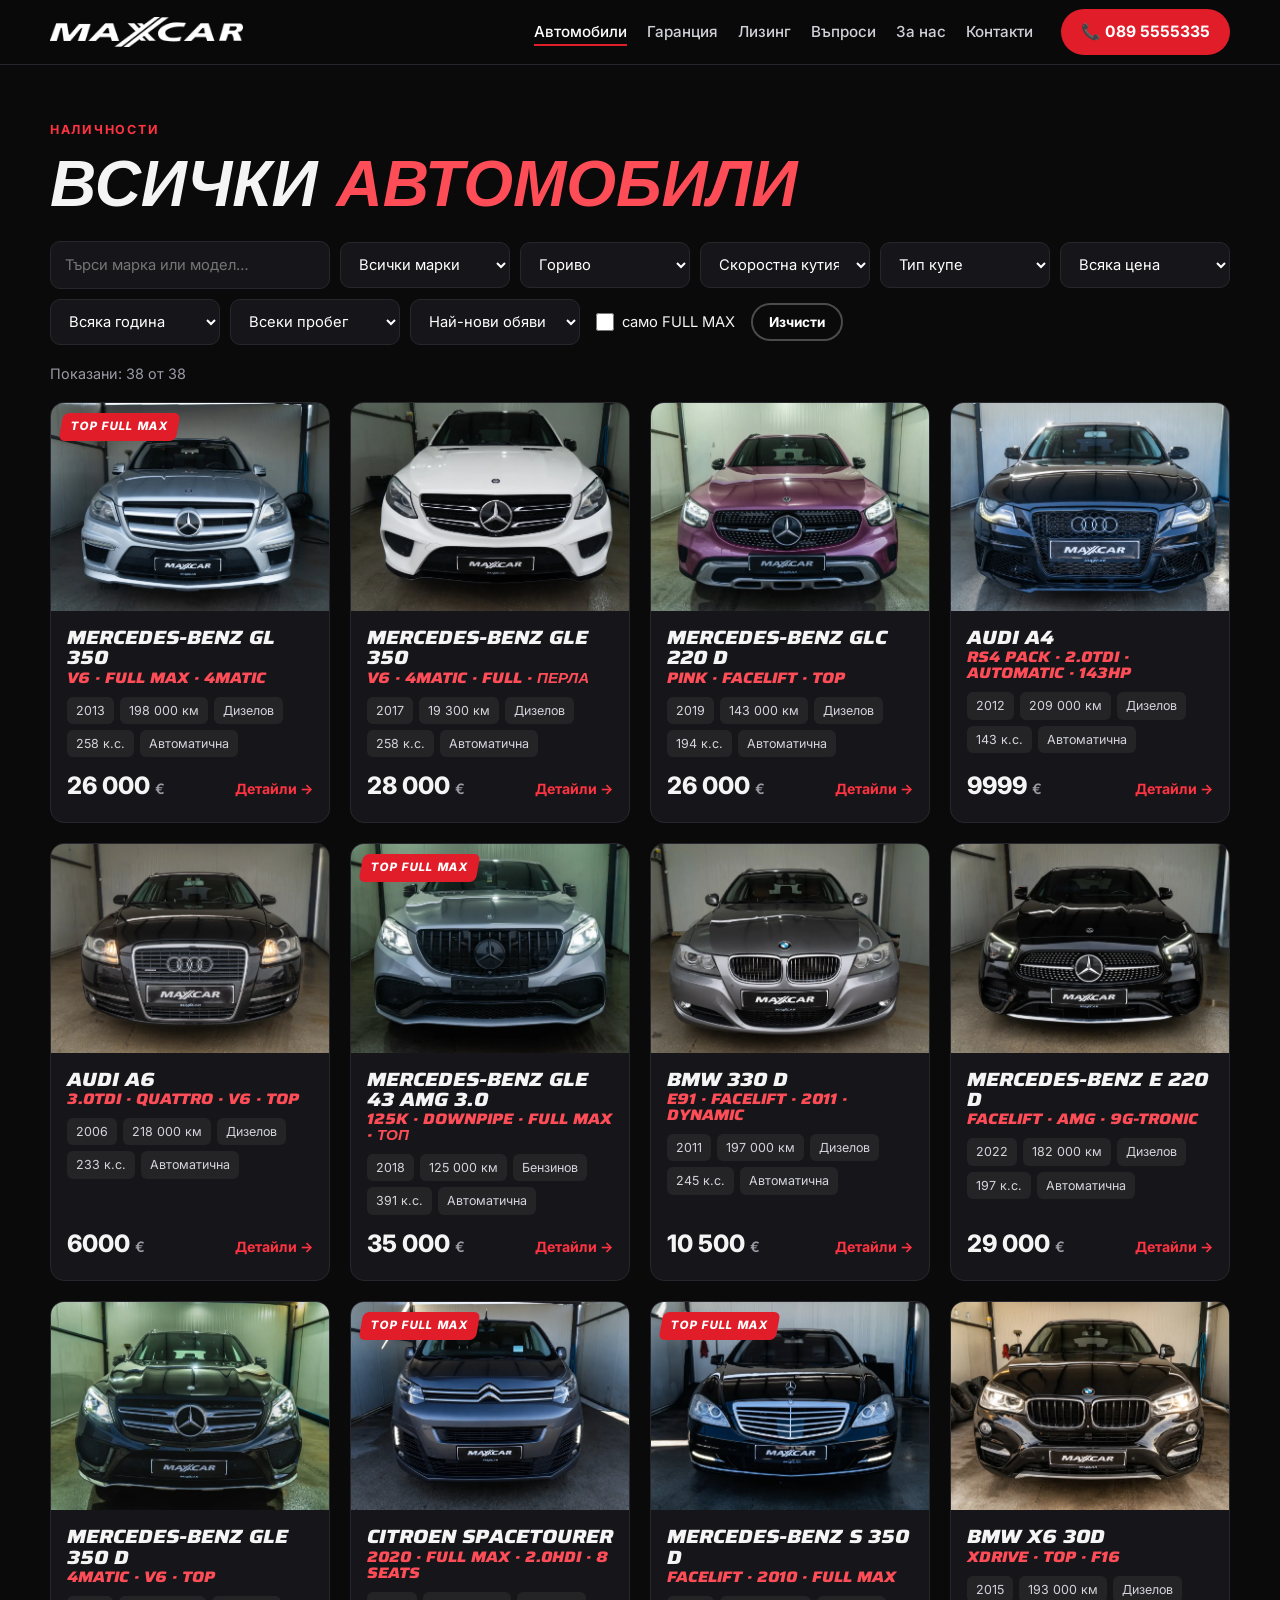
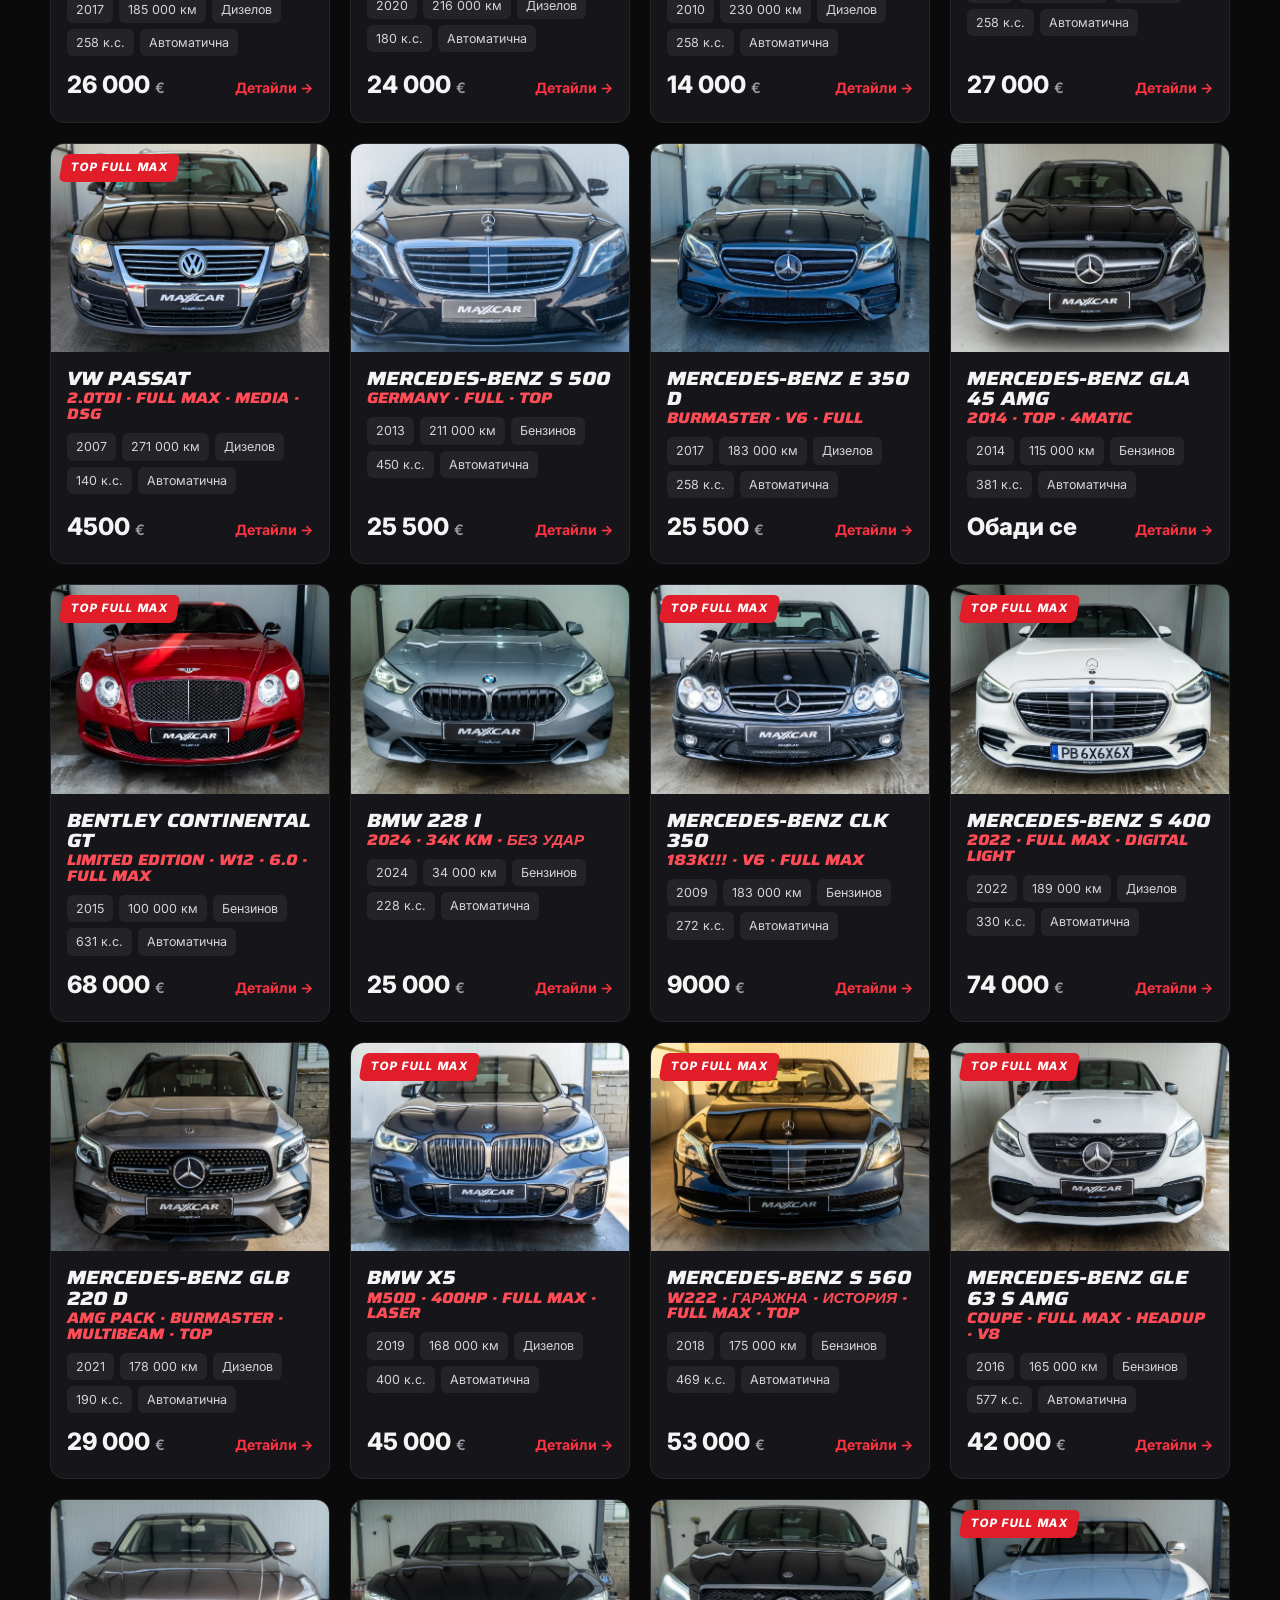
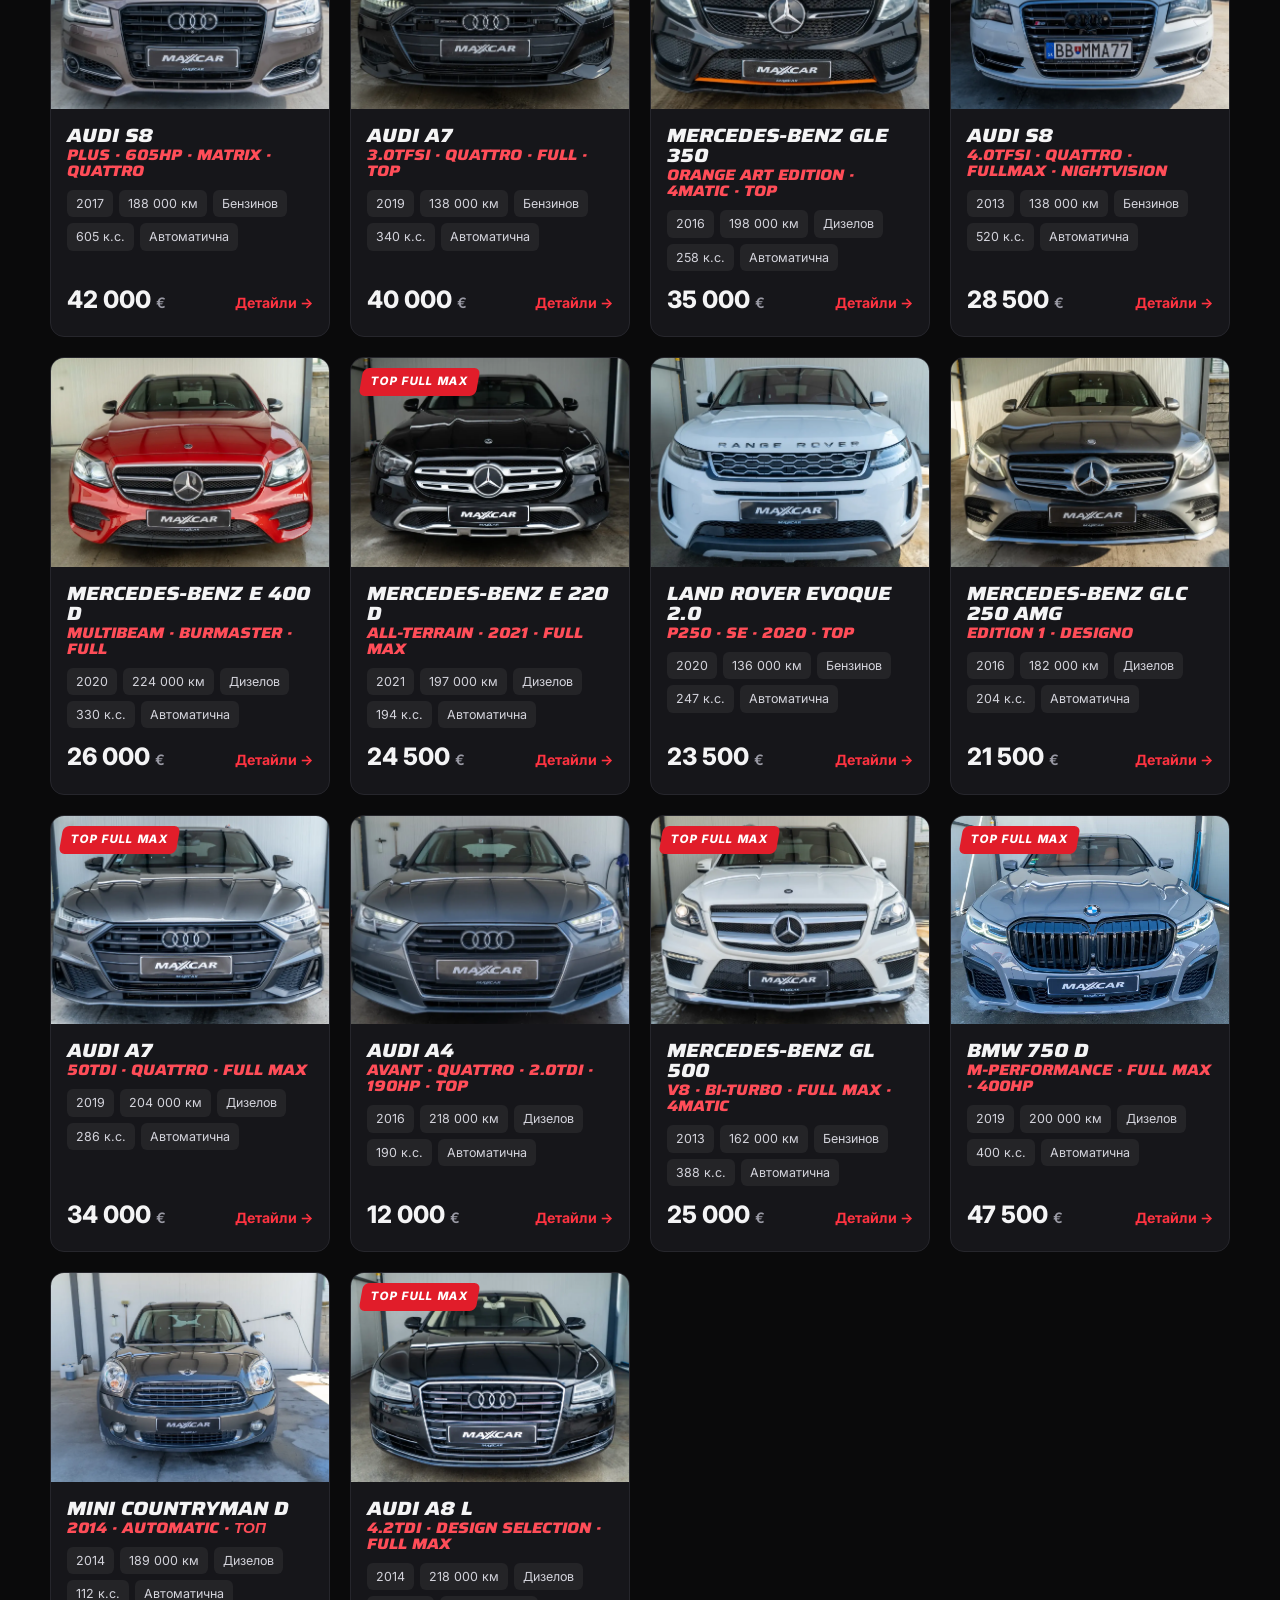
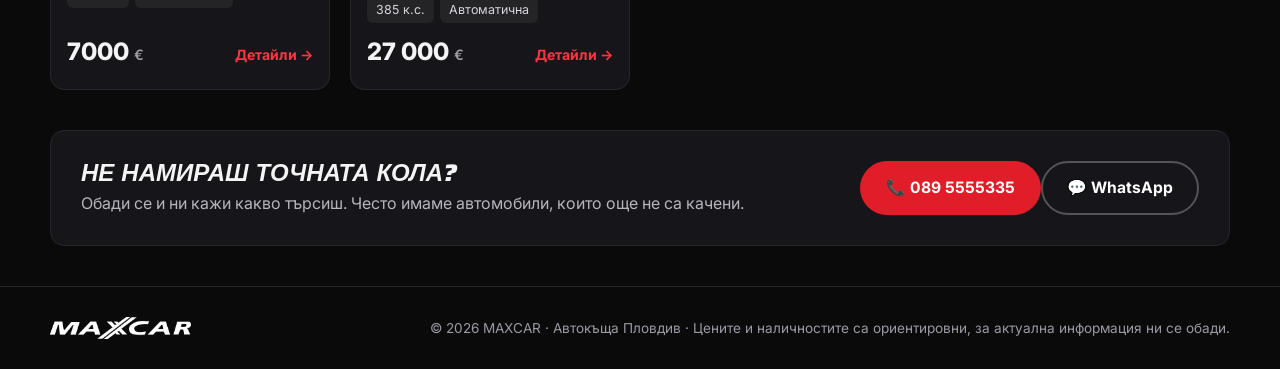
==== commit 338e7c38: "Remove barter and car buyback from the site Co-Authored-By: Claude Sonnet 5.5 <noreply@anthropic.com" ====
--- a/cars.html
+++ b/cars.html
@@ -9,7 +9,7 @@
 <link rel="preconnect" href="https://fonts.gstatic.com" crossorigin>
 <link href="https://fonts.googleapis.com/css2?family=Saira:ital,wdth,wght@1,100..125,700..900&family=Inter:wght@400;500;600;700&display=swap" rel="stylesheet">
 <link rel="icon" href="assets/favicon.png">
-<link rel="stylesheet" href="style.css?v=22">
+<link rel="stylesheet" href="style.css?v=23">
 </head>
 <body data-page="cars">
 
@@ -20,7 +20,6 @@
       <a href="cars.html" class="on">Автомобили</a>
       <a href="index.html#warranty">Гаранция</a>
       <a href="index.html#leasing">Лизинг</a>
-      <a href="index.html#sell">Изкупуване</a>
       <a href="index.html#faq">Въпроси</a>
       <a href="index.html#about">За нас</a>
       <a href="index.html#contact">Контакти</a>
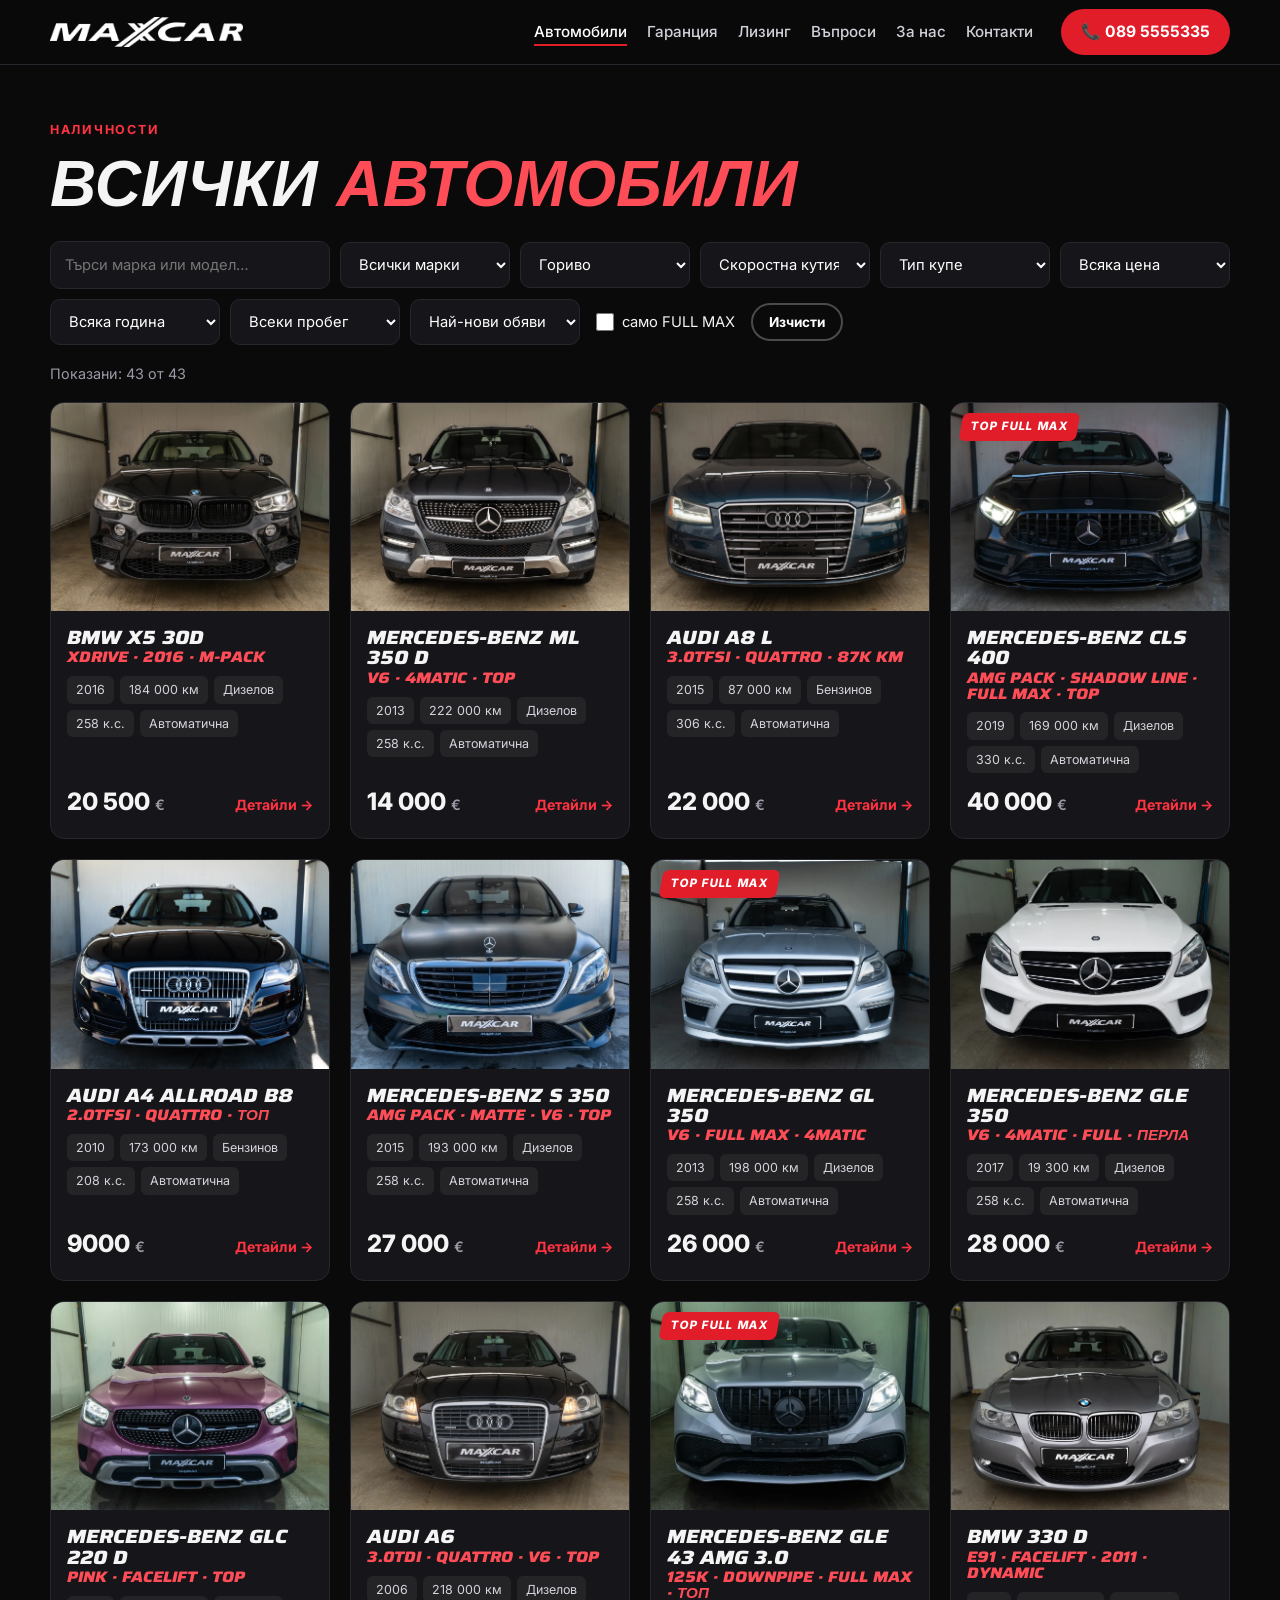
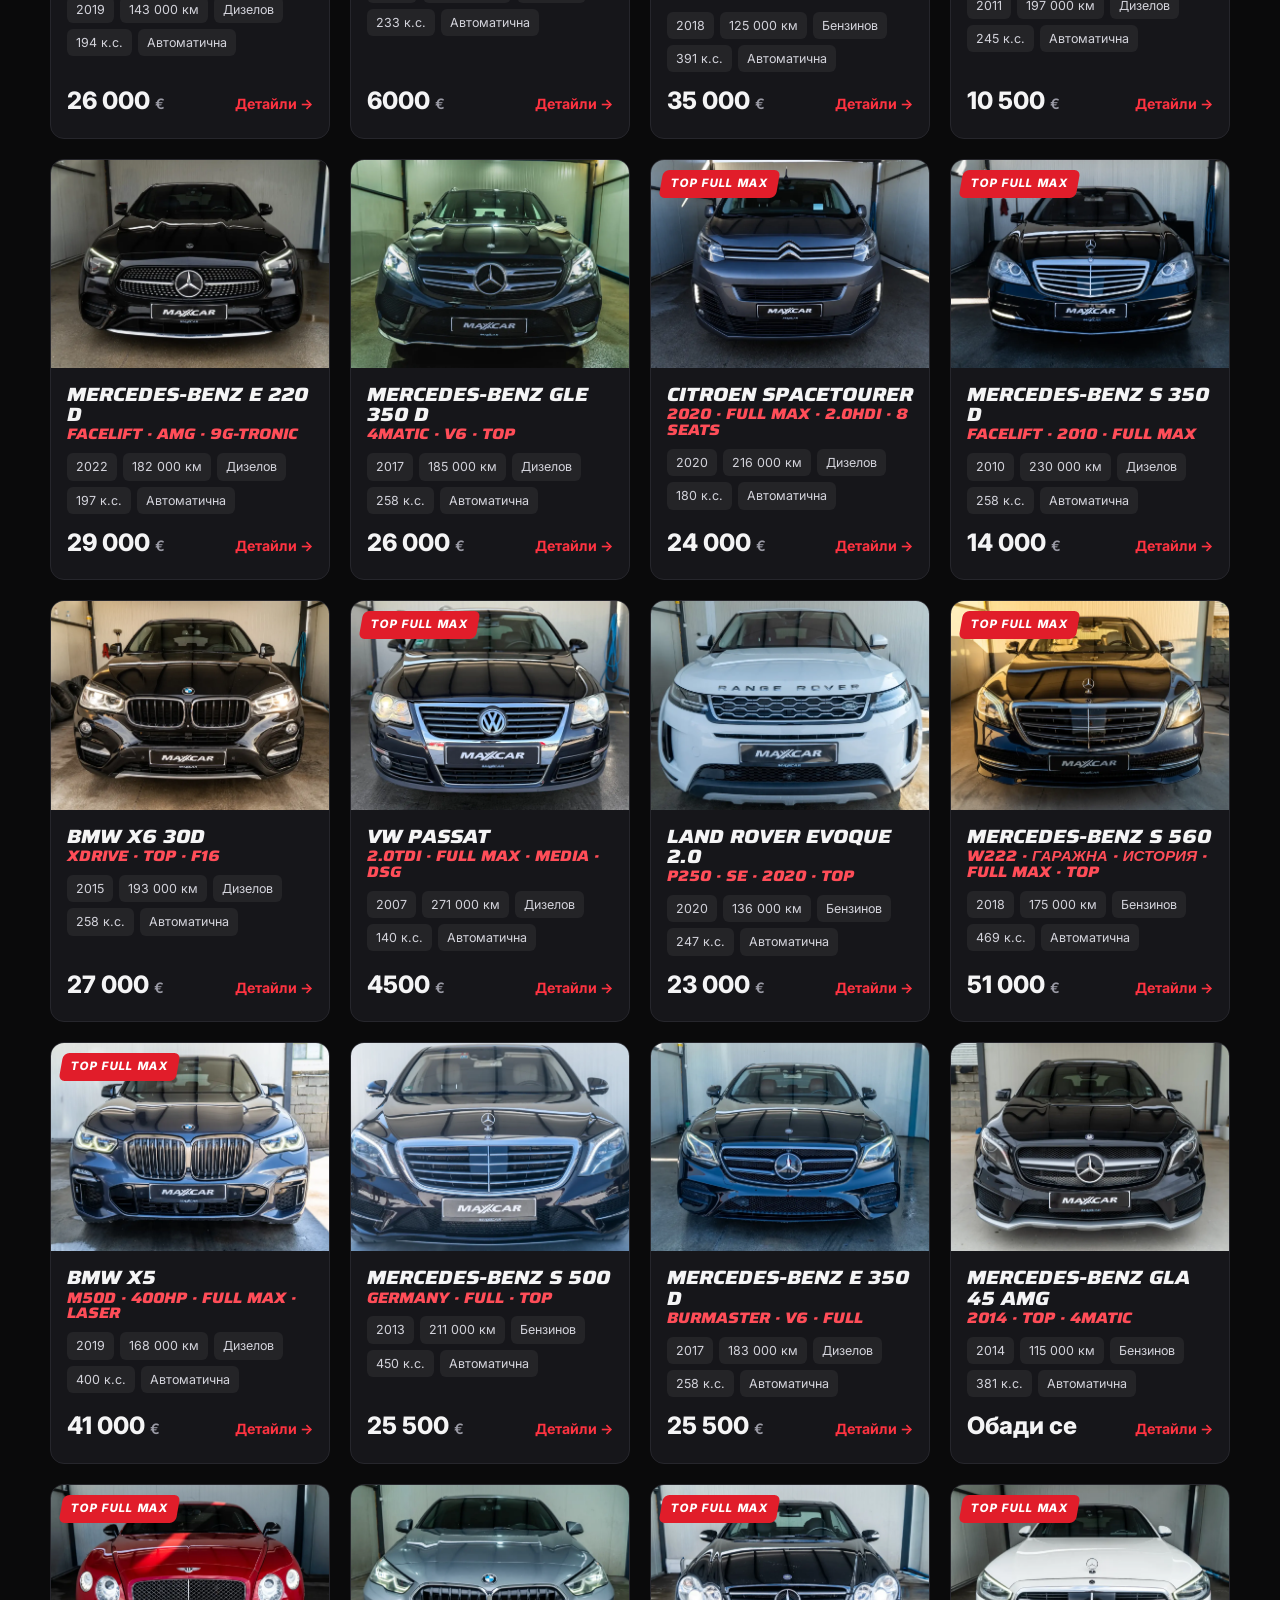
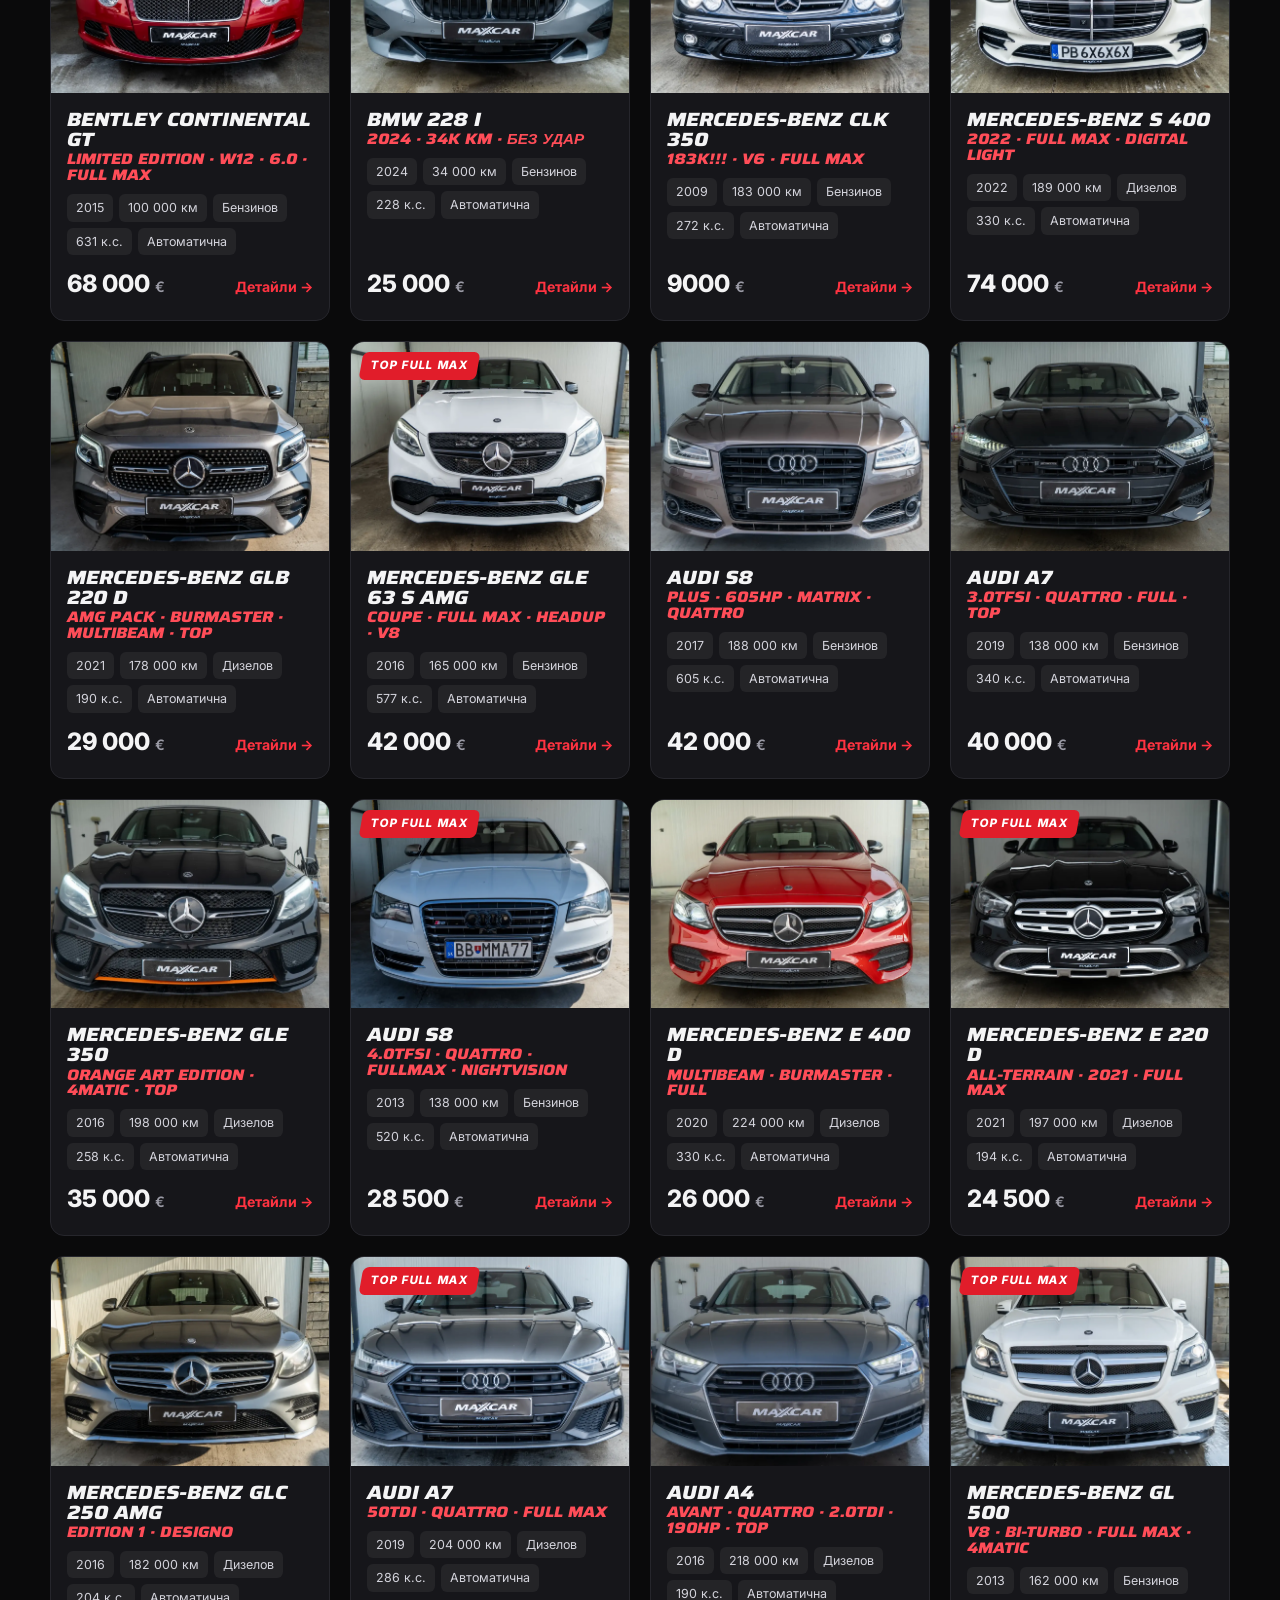
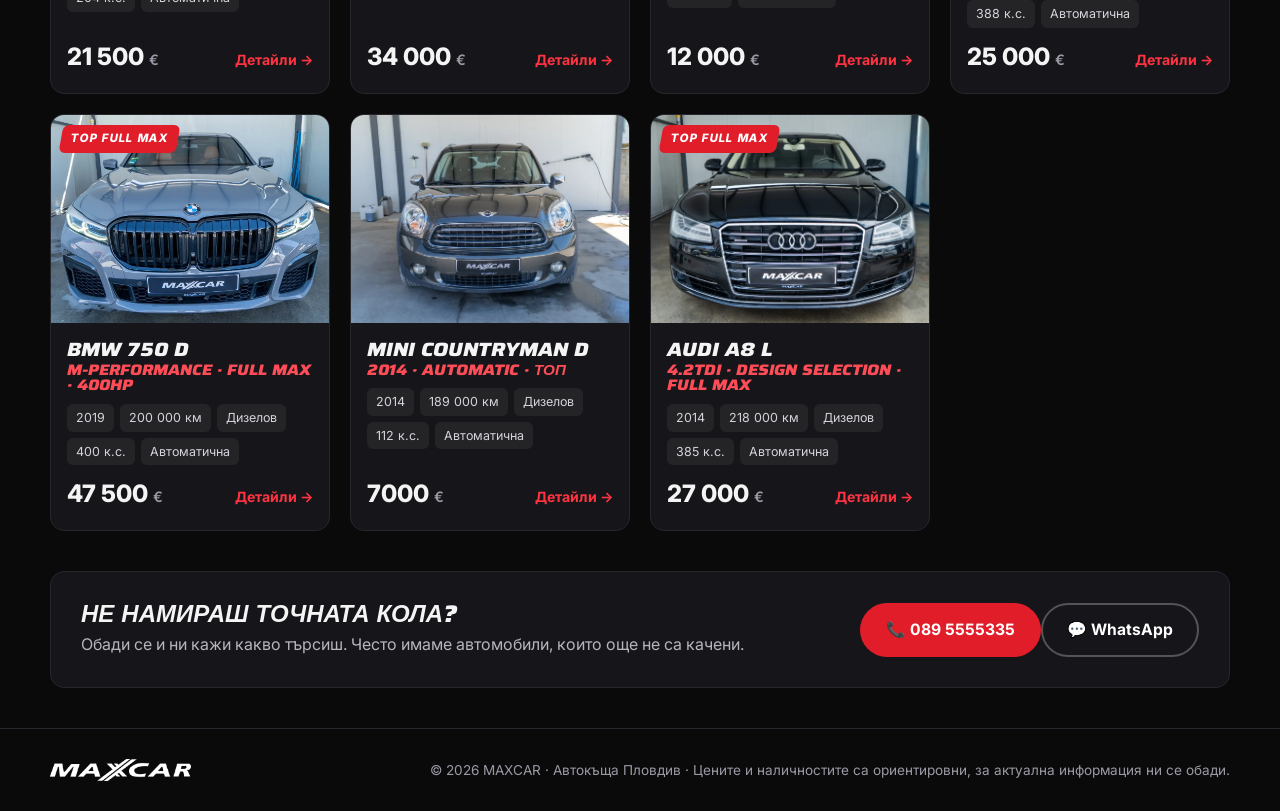
==== commit 4c1fe04e: "Bump app.js version" ====
--- a/cars.html
+++ b/cars.html
@@ -116,6 +116,6 @@
 </div>
 
 <script src="data.js?v=6"></script>
-<script src="app.js?v=21"></script>
+<script src="app.js?v=22"></script>
 </body>
 </html>
